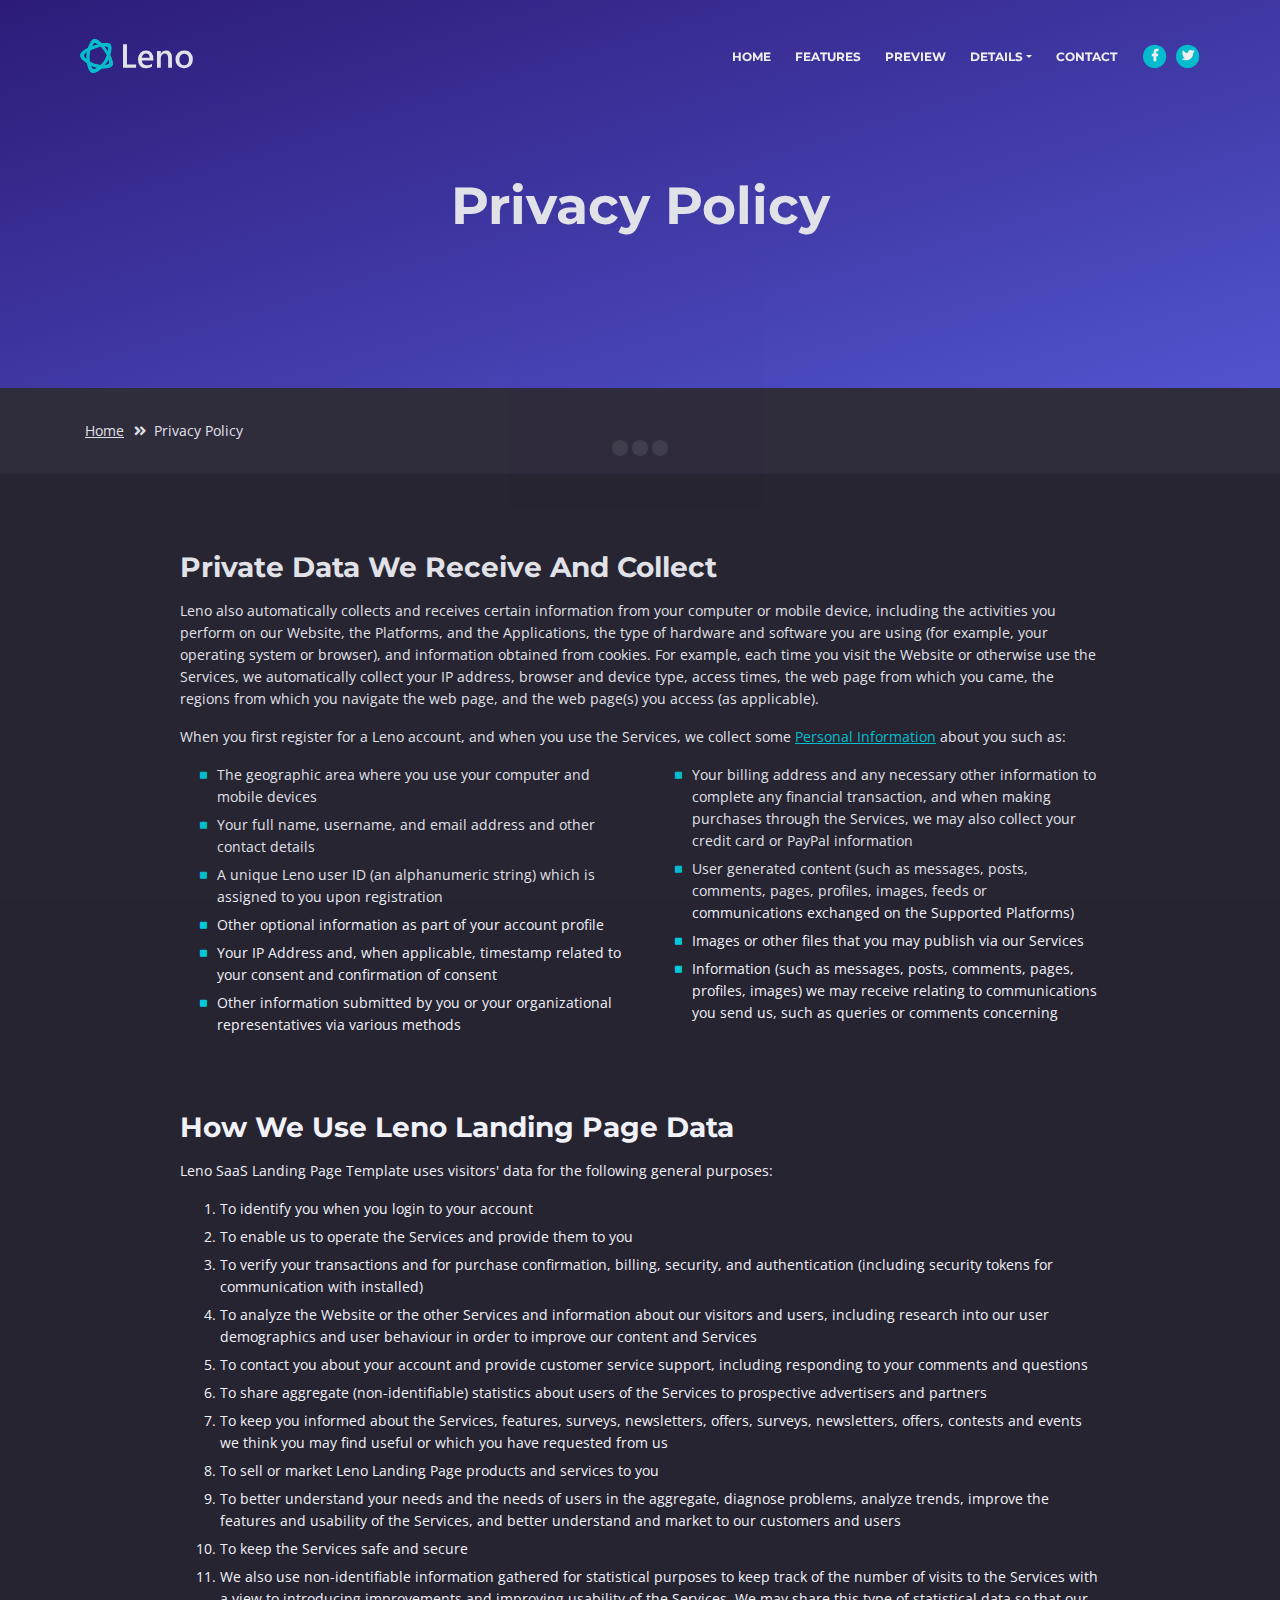
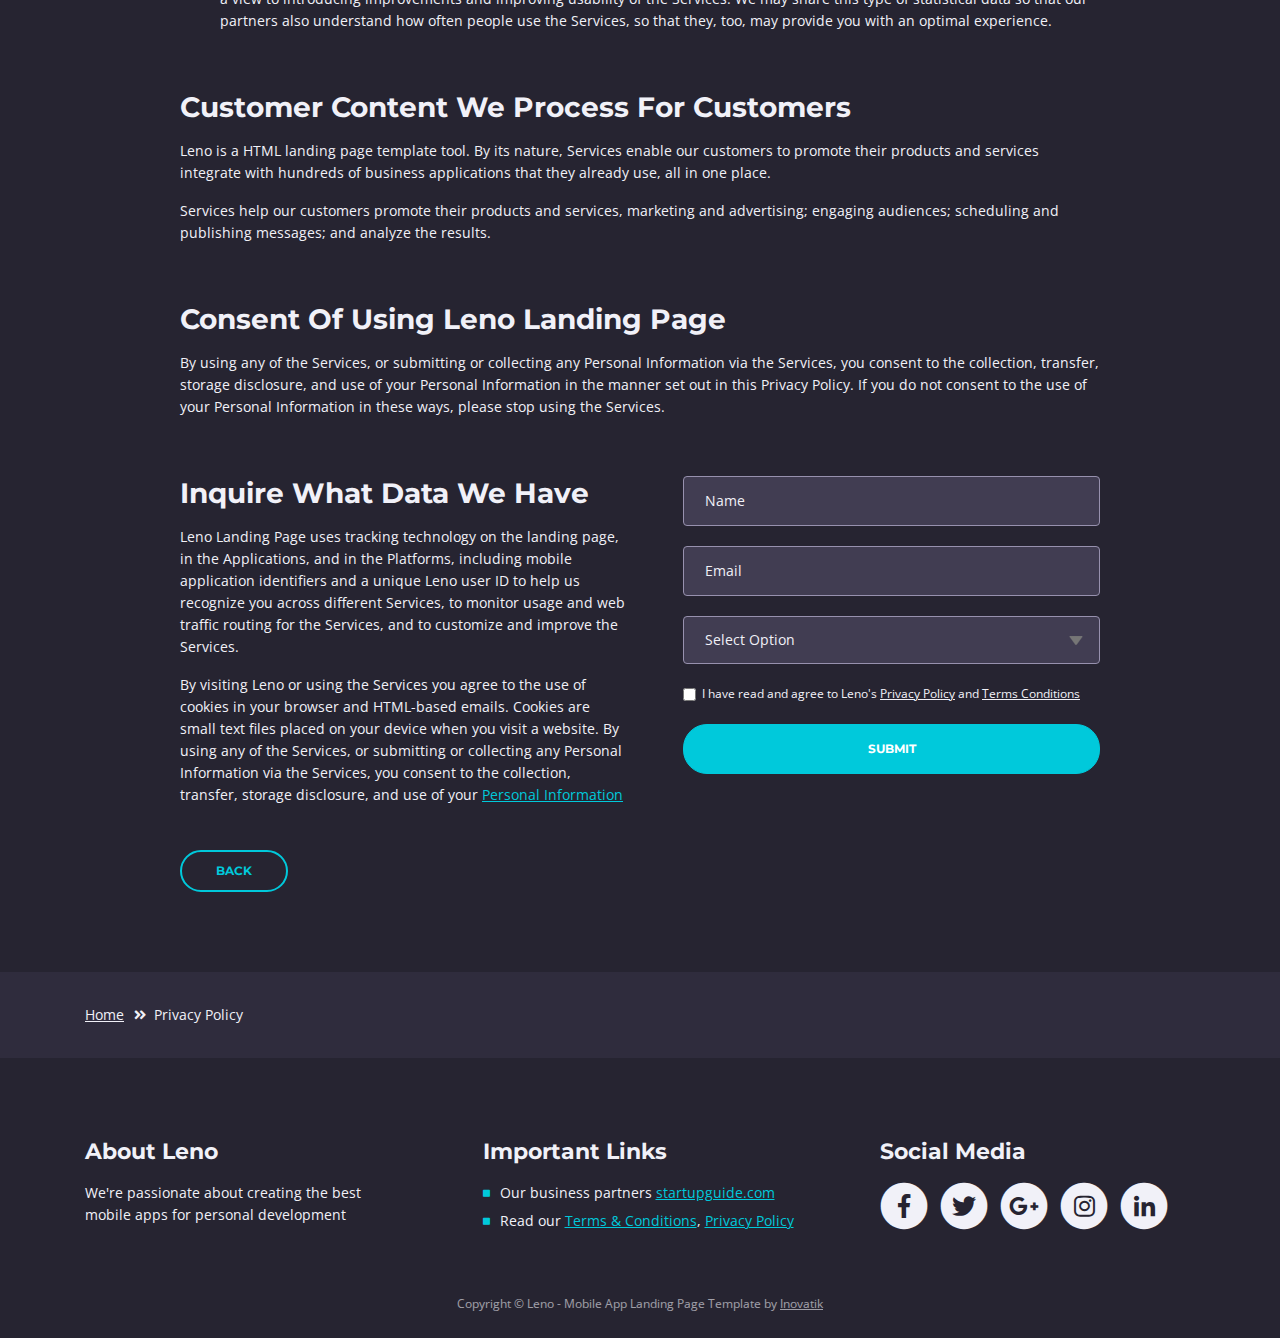
==== privacy-policy.html @ adca1582 "commit" ====
<!DOCTYPE html>
<html lang="en">
<head>
    <meta charset="utf-8">
    <meta name="viewport" content="width=device-width, initial-scale=1, shrink-to-fit=no">
    
    <!-- SEO Meta Tags -->
    <meta name="description" content="Free mobile app HTML landing page template to help you build a great online presence for your app which will convert visitors into users">
    <meta name="author" content="Inovatik">

    <!-- OG Meta Tags to improve the way the post looks when you share the page on LinkedIn, Facebook, Google+ -->
	<meta property="og:site_name" content="" /> <!-- website name -->
	<meta property="og:site" content="" /> <!-- website link -->
	<meta property="og:title" content=""/> <!-- title shown in the actual shared post -->
	<meta property="og:description" content="" /> <!-- description shown in the actual shared post -->
	<meta property="og:image" content="" /> <!-- image link, make sure it's jpg -->
	<meta property="og:url" content="" /> <!-- where do you want your post to link to -->
	<meta property="og:type" content="article" />

    <!-- Website Title -->
    <title>Privacy Policy - Leno - Free Mobile App Landing Page Template</title>
    
    <!-- Styles -->
    <link href="https://fonts.googleapis.com/css?family=Open+Sans:300,300i,400,400i,600,600i,700,700i" rel="stylesheet">
    <link href="https://fonts.googleapis.com/css?family=Montserrat:600,700" rel="stylesheet">
    <link href="css/bootstrap.css" rel="stylesheet">
    <link href="css/fontawesome-all.css" rel="stylesheet">
    <link href="css/swiper.css" rel="stylesheet">
	<link href="css/magnific-popup.css" rel="stylesheet">
    <link href="css/styles.css" rel="stylesheet">
	
	<!-- Favicon  -->
    <link rel="icon" href="images/favicon.png">
</head>
<body data-spy="scroll" data-target=".fixed-top">
    
    <!-- Preloader -->
	<div class="spinner-wrapper">
        <div class="spinner">
            <div class="bounce1"></div>
            <div class="bounce2"></div>
            <div class="bounce3"></div>
        </div>
    </div>
    <!-- end of preloader -->
    

    <!-- Navbar -->
    <nav class="navbar navbar-expand-md navbar-dark navbar-custom fixed-top">
        <!-- Text Logo - Use this if you don't have a graphic logo -->
        <!-- <a class="navbar-brand logo-text page-scroll" href="index.html">Leno</a> -->

        <!-- Image Logo -->
        <a class="navbar-brand logo-image" href="index.html"><img src="images/logo.svg" alt="alternative"></a> 
        
        <!-- Mobile Menu Toggle Button -->
        <button class="navbar-toggler" type="button" data-toggle="collapse" data-target="#navbarsExampleDefault" aria-controls="navbarsExampleDefault" aria-expanded="false" aria-label="Toggle navigation">
            <span class="navbar-toggler-awesome fas fa-bars"></span>
            <span class="navbar-toggler-awesome fas fa-times"></span>
        </button>
        <!-- end of mobile menu toggle button -->

        <div class="collapse navbar-collapse" id="navbarsExampleDefault">
            <ul class="navbar-nav ml-auto">
                <li class="nav-item">
                    <a class="nav-link page-scroll" href="index.html#header">HOME <span class="sr-only">(current)</span></a>
                </li>
                <li class="nav-item">
                    <a class="nav-link page-scroll" href="index.html#features">FEATURES</a>
                </li>
                <li class="nav-item">
                    <a class="nav-link page-scroll" href="index.html#preview">PREVIEW</a>
                </li>

                <!-- Dropdown Menu -->          
                <li class="nav-item dropdown">
                    <a class="nav-link dropdown-toggle page-scroll" href="index.html#details" id="navbarDropdown" role="button" aria-haspopup="true" aria-expanded="false">DETAILS</a>
                    <div class="dropdown-menu" aria-labelledby="navbarDropdown">
                        <a class="dropdown-item" href="terms-conditions.html"><span class="item-text">TERMS CONDITIONS</span></a>
                        <div class="dropdown-items-divide-hr"></div>
                        <a class="dropdown-item" href="privacy-policy.html"><span class="item-text">PRIVACY POLICY</span></a>
                    </div>
                </li>
                <!-- end of dropdown menu -->

                <li class="nav-item">
                    <a class="nav-link page-scroll" href="index.html#contact">CONTACT</a>
                </li>
            </ul>
            <span class="nav-item social-icons">
                <span class="fa-stack">
                    <a href="#your-link">
                        <i class="fas fa-circle fa-stack-2x"></i>
                        <i class="fab fa-facebook-f fa-stack-1x"></i>
                    </a>
                </span>
                <span class="fa-stack">
                    <a href="#your-link">
                        <i class="fas fa-circle fa-stack-2x"></i>
                        <i class="fab fa-twitter fa-stack-1x"></i>
                    </a>
                </span>
            </span>
        </div>
    </nav> <!-- end of navbar -->
    <!-- end of navbar -->


    <!-- Header -->
    <header id="header" class="ex-header">
        <div class="container">
            <div class="row">
                <div class="col-md-12">
                    <h1>Privacy Policy</h1>
                </div> <!-- end of col -->
            </div> <!-- end of row -->
        </div> <!-- end of container -->
    </header> <!-- end of ex-header -->
    <!-- end of header -->


    <!-- Breadcrumbs -->
    <div class="ex-basic-1">
        <div class="container">
            <div class="row">
                <div class="col-lg-12">
                    <div class="breadcrumbs">
                        <a href="index.html">Home</a><i class="fa fa-angle-double-right"></i><span>Privacy Policy</span>
                    </div> <!-- end of breadcrumbs -->
                </div> <!-- end of col -->
            </div> <!-- end of row -->
        </div> <!-- end of container -->
    </div> <!-- end of ex-basic-1 -->
    <!-- end of breadcrumbs -->


    <!-- Privacy Content -->
    <div class="ex-basic-2">
        <div class="container">
            <div class="row">
                <div class="col-lg-10 offset-lg-1">
                    <div class="text-container">
                        <h3>Private Data We Receive And Collect</h3>
                        <p>Leno also automatically collects and receives certain information from your computer or mobile device, including the activities you perform on our Website, the Platforms, and the Applications, the type of hardware and software you are using (for example, your operating system or browser), and information obtained from cookies. For example, each time you visit the Website or otherwise use the Services, we automatically collect your IP address, browser and device type, access times, the web page from which you came, the regions from which you navigate the web page, and the web page(s) you access (as applicable).</p>
                        <p>When you first register for a Leno account, and when you use the Services, we collect some <a class="turquoise" href="#your-link">Personal Information</a> about you such as:</p>
                        <div class="row">
                            <div class="col-md-6">
                                <ul class="list-unstyled li-space-lg indent">
                                    <li class="media">
                                        <i class="fas fa-square"></i>
                                        <div class="media-body">The geographic area where you use your computer and mobile devices</div>
                                    </li>
                                    <li class="media">
                                        <i class="fas fa-square"></i>
                                        <div class="media-body">Your full name, username, and email address and other contact details</div>
                                    </li>
                                    <li class="media">
                                        <i class="fas fa-square"></i>
                                        <div class="media-body">A unique Leno user ID (an alphanumeric string) which is assigned to you upon registration</div>
                                    </li>
                                    <li class="media">
                                        <i class="fas fa-square"></i>
                                        <div class="media-body">Other optional information as part of your account profile</div>
                                    </li>
                                    <li class="media">
                                        <i class="fas fa-square"></i>
                                        <div class="media-body">Your IP Address and, when applicable, timestamp related to your consent and confirmation of consent</div>
                                    </li>
                                    <li class="media">
                                        <i class="fas fa-square"></i>
                                        <div class="media-body">Other information submitted by you or your organizational representatives via various methods</div>
                                    </li>
                                </ul>
                            </div> <!-- end of col -->

                            <div class="col-md-6">
                                <ul class="list-unstyled li-space-lg indent">
                                    <li class="media">
                                        <i class="fas fa-square"></i>
                                        <div class="media-body">Your billing address and any necessary other information to complete any financial transaction, and when making purchases through the Services, we may also collect your credit card or PayPal information</div>
                                    </li>
                                    <li class="media">
                                        <i class="fas fa-square"></i>
                                        <div class="media-body">User generated content (such as messages, posts, comments, pages, profiles, images, feeds or communications exchanged on the Supported Platforms)</div>
                                    </li>
                                    <li class="media">
                                        <i class="fas fa-square"></i>
                                        <div class="media-body">Images or other files that you may publish via our Services</div>
                                    </li>
                                    <li class="media">
                                        <i class="fas fa-square"></i>
                                        <div class="media-body">Information (such as messages, posts, comments, pages, profiles, images) we may receive relating to communications you send us, such as queries or comments concerning</div>
                                    </li>
                                </ul>
                            </div> <!-- end of col -->
                        </div> <!-- end of row -->
                    </div> <!-- end of text-container-->
                    
                    <div class="text-container">
                        <h3>How We Use Leno Landing Page Data</h3>
                        <p>Leno SaaS Landing Page Template uses visitors' data for the following general purposes:</p>
                        <ol class="li-space-lg">
                            <li>To identify you when you login to your account</li>
                            <li>To enable us to operate the Services and provide them to you</li>
                            <li>To verify your transactions and for purchase confirmation, billing, security, and authentication (including security tokens for communication with installed)</li>
                            <li>To analyze the Website or the other Services and information about our visitors and users, including research into our user demographics and user behaviour in order to improve our content and Services</li>
                            <li>To contact you about your account and provide customer service support, including responding to your comments and questions</li>
                            <li>To share aggregate (non-identifiable) statistics about users of the Services to prospective advertisers and partners</li>
                            <li>To keep you informed about the Services, features, surveys, newsletters, offers, surveys, newsletters, offers, contests and events we think you may find useful or which you have requested from us</li>
                            <li>To sell or market Leno Landing Page products and services to you</li>
                            <li>To better understand your needs and the needs of users in the aggregate, diagnose problems, analyze trends, improve the features and usability of the Services, and better understand and market to our customers and users</li>
                            <li>To keep the Services safe and secure</li>
                            <li>We also use non-identifiable information gathered for statistical purposes to keep track of the number of visits to the Services with a view to introducing improvements and improving usability of the Services. We may share this type of statistical data so that our partners also understand how often people use the Services, so that they, too, may provide you with an optimal experience.</li>
                        </ol>
                    </div> <!-- end of text-container -->

                    <div class="text-container">
                        <h3>Customer Content We Process For Customers</h3>
                        <p>Leno is a HTML landing page template tool. By its nature, Services enable our customers to promote their products and services integrate with hundreds of business applications that they already use, all in one place.</p>
                        <p>Services help our customers promote their products and services, marketing and advertising; engaging audiences; scheduling and publishing messages; and analyze the results.</p>
                    </div> <!-- end of text container -->

                    <div class="text-container">
                        <h3>Consent Of Using Leno Landing Page</h3>
					    <p class="mb-5">By using any of the Services, or submitting or collecting any Personal Information via the Services, you consent to the collection, transfer, storage disclosure, and use of your Personal Information in the manner set out in this Privacy Policy. If you do not consent to the use of your Personal Information in these ways, please stop using the Services.</p>
                    </div> <!-- end of text-container -->
                                       
                    <div class="row">
                        <div class="col-md-6">
                            <div class="text-container last">
                                <h3>Inquire What Data We Have</h3>
                                <p>Leno Landing Page uses tracking technology on the landing page, in the Applications, and in the Platforms, including mobile application identifiers and a unique Leno user ID to help us recognize you across different Services, to monitor usage and web traffic routing for the Services, and to customize and improve the Services.</p>
                                <p> By visiting Leno or using the Services you agree to the use of cookies in your browser and HTML-based emails. Cookies are small text files placed on your device when you visit a website. By using any of the Services, or submitting or collecting any Personal Information via the Services, you consent to the collection, transfer, storage disclosure, and use of your <a class="turquoise" href="#your-link">Personal Information</a></p>
                            </div> <!-- end of text container -->
                        </div> <!-- end of col-->
                        <div class="col-md-6">

                            <!-- Privacy Form -->
                            <div class="form-container">
                                <form id="privacyForm" data-toggle="validator" data-focus="false">
                                    <div class="form-group">
                                        <input type="text" class="form-control-input" id="pname" required>
                                        <label class="label-control" for="pname">Name</label>
                                        <div class="help-block with-errors"></div>
                                    </div>
                                    <div class="form-group">
                                        <input type="email" class="form-control-input" id="pemail" required>
                                        <label class="label-control" for="pemail">Email</label>
                                        <div class="help-block with-errors"></div>
                                    </div>
                                    <div class="form-group">
                                        <select class="form-control-select" id="pselect" required>
                                            <option class="select-option" value="" disabled selected>Select Option</option>
                                            <option class="select-option" value="Delete data">Delete my data</option>
                                            <option class="select-option" value="Show me data">Show me my data</option>
                                        </select>
                                        <div class="help-block with-errors"></div>
                                    </div>
                                    <div class="form-group checkbox">
                                        <input type="checkbox" id="pterms" value="Agreed-to-Terms" required>I have read and agree to Leno's <a href="privacy-policy.html">Privacy Policy</a> and <a href="terms-conditions.html">Terms Conditions</a>
                                        <div class="help-block with-errors"></div>
                                    </div>
                                    <div class="form-group">
                                        <button type="submit" class="form-control-submit-button">SUBMIT</button>
                                    </div>
                                    <div class="form-message">
                                        <div id="pmsgSubmit" class="h3 text-center hidden"></div>
                                    </div>
                                </form>
                            </div> <!-- end of form container -->
                            <!-- end of privacy form -->

                        </div> <!-- end of col--> 
                    </div> <!-- end of row -->
                    <a class="btn-outline-reg back" href="index.html">BACK</a>
                </div> <!-- end of col-->
            </div> <!-- end of row -->
        </div> <!-- end of container -->
    </div> <!-- end of ex-basic-2 -->
    <!-- end of privacy content -->


    <!-- Breadcrumbs -->
    <div class="ex-basic-1">
        <div class="container">
            <div class="row">
                <div class="col-lg-12">
                    <div class="breadcrumbs">
                        <a href="index.html">Home</a><i class="fa fa-angle-double-right"></i><span>Privacy Policy</span>
                    </div> <!-- end of breadcrumbs -->
                </div> <!-- end of col -->
            </div> <!-- end of row -->
        </div> <!-- end of container -->
    </div> <!-- end of ex-basic-1 -->
    <!-- end of breadcrumbs -->

    
    <!-- Footer -->
    <div class="footer">
        <div class="container">
            <div class="row">
                <div class="col-md-4">
                    <div class="footer-col">
                        <h4>About Leno</h4>
                        <p>We're passionate about creating the best mobile apps for personal development</p>
                    </div>
                </div> <!-- end of col -->
                <div class="col-md-4">
                    <div class="footer-col middle">
                        <h4>Important Links</h4>
                        <ul class="list-unstyled li-space-lg">
                            <li class="media">
                                <i class="fas fa-square"></i>
                                <div class="media-body">Our business partners <a class="turquoise" href="#your-link">startupguide.com</a></div>
                            </li>
                            <li class="media">
                                <i class="fas fa-square"></i>
                                <div class="media-body">Read our <a class="turquoise" href="terms-conditions.html">Terms & Conditions</a>, <a class="turquoise" href="privacy-policy.html">Privacy Policy</a></div>
                            </li>
                        </ul>
                    </div>
                </div> <!-- end of col -->
                <div class="col-md-4">
                    <div class="footer-col last">
                        <h4>Social Media</h4>
                        <span class="fa-stack">
                            <a href="#your-link">
                                <i class="fas fa-circle fa-stack-2x"></i>
                                <i class="fab fa-facebook-f fa-stack-1x"></i>
                            </a>
                        </span>
                        <span class="fa-stack">
                            <a href="#your-link">
                                <i class="fas fa-circle fa-stack-2x"></i>
                                <i class="fab fa-twitter fa-stack-1x"></i>
                            </a>
                        </span>
                        <span class="fa-stack">
                            <a href="#your-link">
                                <i class="fas fa-circle fa-stack-2x"></i>
                                <i class="fab fa-google-plus-g fa-stack-1x"></i>
                            </a>
                        </span>
                        <span class="fa-stack">
                            <a href="#your-link">
                                <i class="fas fa-circle fa-stack-2x"></i>
                                <i class="fab fa-instagram fa-stack-1x"></i>
                            </a>
                        </span>
                        <span class="fa-stack">
                            <a href="#your-link">
                                <i class="fas fa-circle fa-stack-2x"></i>
                                <i class="fab fa-linkedin-in fa-stack-1x"></i>
                            </a>
                        </span>
                    </div> 
                </div> <!-- end of col -->
            </div> <!-- end of row -->
        </div> <!-- end of container -->
    </div> <!-- end of footer -->  
    <!-- end of footer -->


    <!-- Copyright -->
    <div class="copyright">
        <div class="container">
            <div class="row">
                <div class="col-lg-12">
                    <p class="p-small">Copyright © Leno - Mobile App Landing Page Template by <a href="http://www.inovatik.com">Inovatik</a></p>
                </div> <!-- end of col -->
            </div> <!-- enf of row -->
        </div> <!-- end of container -->
    </div> <!-- end of copyright --> 
    <!-- end of copyright -->

	
    <!-- Scripts -->
    <script src="js/jquery.min.js"></script> <!-- jQuery for Bootstrap's JavaScript plugins -->
    <script src="js/popper.min.js"></script> <!-- Popper tooltip library for Bootstrap -->
    <script src="js/bootstrap.min.js"></script> <!-- Bootstrap framework -->
    <script src="js/jquery.easing.min.js"></script> <!-- jQuery Easing for smooth scrolling between anchors -->
    <script src="js/swiper.min.js"></script> <!-- Swiper for image and text sliders -->
    <script src="js/jquery.magnific-popup.js"></script> <!-- Magnific Popup for lightboxes -->
    <script src="js/morphext.min.js"></script> <!-- Morphtext rotating text in the header -->
    <script src="js/validator.min.js"></script> <!-- Validator.js - Bootstrap plugin that validates forms -->
    <script src="js/scripts.js"></script> <!-- Custom scripts -->
    
</body>
</html>
---- css/styles.css ----
/* Template: Juno - Multipurpose Landing Page Pack
   Author: InovatikThemes
   Created: Mar 2019
   Description: Master CSS file
*/

/*****************************************
Table Of Contents:

01. General Styles
02. Preloader
03. Navigation
04. Header
05. Features
******************************************/

/*****************************************
Colors:

- Text, navbar links - white #f1f1f8
- Buttons, bullets, icons - turquoise #00c9db
- Navbar - navy #4633af
- Backgrounds - dark denim #262431
- Backgrounds - denim #2f2c3d
******************************************/


/******************************/
/*     01. General Styles     */
/******************************/
body,
html {
    width: 100%;
	height: 100%;
}

body, p {
	color: #f1f1f8; 
	font: 400 0.875rem/1.375rem "Open Sans", sans-serif;
}

.p-large {
	color: #f1f1f8;
	font: 400 1rem/1.5rem "Open Sans", sans-serif;
}

.p-small {
	color: #f1f1f8;
	font: 400 0.75rem/1.25rem "Open Sans", sans-serif;
}

.p-heading {
	margin-bottom: 3.75rem;
	text-align: center;
}

.li-space-lg li {
	margin-bottom: 0.375rem;
}

.indent {
	padding-left: 1.25rem;
}

h1 {
	color: #f1f1f8;
	font: 700 2.5rem/2.875rem "Montserrat", sans-serif;
}

h2 {
	color: #f1f1f8;
	font: 700 2.25rem/2.75rem "Montserrat", sans-serif;
}

h3 {
	color: #f1f1f8;
	font: 700 1.75rem/2.125rem "Montserrat", sans-serif;
}

h4 {
	color: #f1f1f8;
	font: 700 1.375rem/1.75rem "Montserrat", sans-serif;
}

h5 {
	color: #f1f1f8;
	font: 700 1.125rem/1.625rem "Montserrat", sans-serif;
}

h6 {
	color: #f1f1f8;
	font: 700 1rem/1.5rem "Montserrat", sans-serif;
}

a {
	color: #f1f1f8;
	text-decoration: underline;
}

a:hover {
	color: #f1f1f8;
	text-decoration: underline;
}

a.turquoise {
	color: #00c9db;
}

a.white {
	color: #fff;
}

.testimonial-text {
	font: italic 400 1rem/1.5rem "Open Sans", sans-serif;
}

.testimonial-author {
	font: 700 1rem/1.5rem "Montserrat", sans-serif;
}

.btn-solid-reg {
	display: inline-block;
	padding: 1.1875rem 2.125rem 1.1875rem 2.125rem;
	border: 0.125rem solid #00c9db;
	border-radius: 2rem;
	background-color: #00c9db;
	color: #fff;
	font: 700 0.75rem/0 "Montserrat", sans-serif;
	text-decoration: none;
	transition: all 0.2s;
}

.btn-solid-reg:hover {
	background-color: transparent;
	color: #00c9db;
	text-decoration: none;
}

.btn-solid-lg {
	display: inline-block;
	padding: 1.375rem 2.625rem 1.375rem 2.625rem;
	border: 0.125rem solid #00c9db;
	border-radius: 2rem;
	background-color: #00c9db;
	color: #fff;
	font: 700 0.75rem/0 "Montserrat", sans-serif;
	text-decoration: none;
	transition: all 0.2s;
}

.btn-solid-lg:hover {
	background-color: transparent;
	color: #00c9db;
	text-decoration: none;
}

.btn-solid-lg .fab {
	margin-right: 0.5rem;
	font-size: 1.25rem;
	line-height: 0;
	vertical-align: top;
}

.btn-solid-lg .fab.fa-google-play {
	font-size: 1rem;
}

.btn-outline-reg {
	display: inline-block;
	padding: 1.1875rem 2.125rem 1.1875rem 2.125rem;
	border: 0.125rem solid #00c9db;
	border-radius: 2rem;
	background-color: transparent;
	color: #00c9db;
	font: 700 0.75rem/0 "Montserrat", sans-serif;
	text-decoration: none;
	transition: all 0.2s;
}

.btn-outline-reg:hover {
	background-color: #00c9db;
	color: #fff;
	text-decoration: none;
}

.btn-outline-lg {
	display: inline-block;
	padding: 1.375rem 2.625rem 1.375rem 2.625rem;
	border: 0.125rem solid #00c9db;
	border-radius: 2rem;
	background-color: transparent;
	color: #00c9db;
	font: 700 0.75rem/0 "Montserrat", sans-serif;
	text-decoration: none;
	transition: all 0.2s;
}

.btn-outline-lg:hover {
	background-color: #00c9db;
	color: #fff;
	text-decoration: none;
}

.btn-outline-sm {
	display: inline-block;
	padding: 1rem 1.625rem 0.875rem 1.625rem;
	border: 0.125rem solid #00c9db;
	border-radius: 2rem;
	background-color: transparent;
	color: #00c9db;
	font: 700 0.625rem/0 "Montserrat", sans-serif;
	text-decoration: none;
	transition: all 0.2s;
}

.btn-outline-sm:hover {
	background-color: #00c9db;
	color: #fff;
	text-decoration: none;
}

.form-group {
	position: relative;
	margin-bottom: 1.25rem;
}

.form-group.has-error.has-danger {
	margin-bottom: 0.625rem;
}

.form-group.has-error.has-danger .help-block.with-errors ul {
	margin-top: 0.375rem;
}

.label-control {
	position: absolute;
	top: 0.87rem;
	left: 1.375rem;
	color: #f1f1f8;
	opacity: 1;
	font: 400 0.875rem/1.375rem "Open Sans", sans-serif;
	cursor: text;
	transition: all 0.2s ease;
}

/* IE10+ hack to solve lower label text position compared to the rest of the browsers */
@media screen and (-ms-high-contrast: active), screen and (-ms-high-contrast: none) {  
	.label-control {
		top: 0.9375rem;
	}
}

.form-control-input:focus + .label-control,
.form-control-input.notEmpty + .label-control,
.form-control-textarea:focus + .label-control,
.form-control-textarea.notEmpty + .label-control {
	top: 0.125rem;
	opacity: 1;
	font-size: 0.75rem;
	font-weight: 700;
}

.form-control-input,
.form-control-select {
	display: block; /* needed for proper display of the label in Firefox, IE, Edge */
	width: 100%;
	padding-top: 1.0625rem;
	padding-bottom: 0.0625rem;
	padding-left: 1.3125rem;
	border: 1px solid #9791ae;
	border-radius: 0.25rem;
	background-color: #413d52;
	color: #f1f1f8;
	font: 400 0.875rem/1.875rem "Open Sans", sans-serif;
	transition: all 0.2s;
	-webkit-appearance: none; /* removes inner shadow on form inputs on ios safari */
}

.form-control-select {
	padding-top: 0.5rem;
	padding-bottom: 0.5rem;
	height: 3rem;
}

/* IE10+ hack to solve lower label text position compared to the rest of the browsers */
@media screen and (-ms-high-contrast: active), screen and (-ms-high-contrast: none) {  
	.form-control-input {
		padding-top: 1.25rem;
		padding-bottom: 0.75rem;
		line-height: 1.75rem;
	}

	.form-control-select {
		padding-top: 0.875rem;
		padding-bottom: 0.75rem;
		height: 3.125rem;
		line-height: 2.125rem;
	}
}

select {
    /* you should keep these first rules in place to maintain cross-browser behavior */
    -webkit-appearance: none;
	-moz-appearance: none;
	-ms-appearance: none;
    -o-appearance: none;
    appearance: none;
    background-image: url('../images/down-arrow.png');
    background-position: 96% 50%;
    background-repeat: no-repeat;
    outline: none;
}

select::-ms-expand {
    display: none; /* removes the ugly default down arrow on select form field in IE11 */
}

.form-control-textarea {
	display: block; /* used to eliminate a bottom gap difference between Chrome and IE/FF */
	width: 100%;
	height: 8rem; /* used instead of html rows to normalize height between Chrome and IE/FF */
	padding-top: 1.25rem;
	padding-left: 1.3125rem;
	border: 1px solid #9791ae;
	border-radius: 0.25rem;
	background-color: #413d52;
	color: #f1f1f8;
	font: 400 0.875rem/1.75rem "Open Sans", sans-serif;
	transition: all 0.2s;
}

.form-control-input:focus,
.form-control-select:focus,
.form-control-textarea:focus {
	border: 1px solid #f1f1f8;
	outline: none; /* Removes blue border on focus */
}

.form-control-input:hover,
.form-control-select:hover,
.form-control-textarea:hover {
	border: 1px solid #f1f1f8;
}

.checkbox {
	font: 400 0.75rem/1.25rem "Open Sans", sans-serif;
}

input[type='checkbox'] {
	vertical-align: -15%;
	margin-right: 0.375rem;
}

/* IE10+ hack to raise checkbox field position compared to the rest of the browsers */
@media screen and (-ms-high-contrast: active), screen and (-ms-high-contrast: none) {  
	input[type='checkbox'] {
		vertical-align: -9%;
	}
}

.form-control-submit-button {
	display: inline-block;
	width: 100%;
	height: 3.125rem;
	border: 1px solid #00c9db;
	border-radius: 1.5rem;
	background-color: #00c9db;
	color: #fff;
	font: 700 0.75rem/1.75rem "Montserrat", sans-serif;
	cursor: pointer;
	transition: all 0.2s;
}

.form-control-submit-button:hover {
	background-color: transparent;
	color: #00c9db;
}

/* Form Success And Error Message Formatting */
#cmsgSubmit.h3.text-center.tada.animated,
#pmsgSubmit.h3.text-center.tada.animated,
#cmsgSubmit.h3.text-center,
#pmsgSubmit.h3.text-center {
	display: block;
	margin-bottom: 0;
	color: #f1f1f8;
	font: 400 1.125rem/1rem "Open Sans", sans-serif;
}

.help-block.with-errors .list-unstyled {
	color: #f1f1f8;
	font-size: 0.75rem;
	line-height: 1.125rem;
	text-align: left;
}

.help-block.with-errors ul {
	margin-bottom: 0;
}
/* end of form success and error message formatting */

/* Form Success And Error Message Animation - Animate.css */
@-webkit-keyframes tada {
	from {
		-webkit-transform: scale3d(1, 1, 1);
		-ms-transform: scale3d(1, 1, 1);
		transform: scale3d(1, 1, 1);
	}
	10%, 20% {
		-webkit-transform: scale3d(.9, .9, .9) rotate3d(0, 0, 1, -3deg);
		-ms-transform: scale3d(.9, .9, .9) rotate3d(0, 0, 1, -3deg);
		transform: scale3d(.9, .9, .9) rotate3d(0, 0, 1, -3deg);
	}
	30%, 50%, 70%, 90% {
		-webkit-transform: scale3d(1.1, 1.1, 1.1) rotate3d(0, 0, 1, 3deg);
		-ms-transform: scale3d(1.1, 1.1, 1.1) rotate3d(0, 0, 1, 3deg);
		transform: scale3d(1.1, 1.1, 1.1) rotate3d(0, 0, 1, 3deg);
	}
	40%, 60%, 80% {
		-webkit-transform: scale3d(1.1, 1.1, 1.1) rotate3d(0, 0, 1, -3deg);
		-ms-transform: scale3d(1.1, 1.1, 1.1) rotate3d(0, 0, 1, -3deg);
		transform: scale3d(1.1, 1.1, 1.1) rotate3d(0, 0, 1, -3deg);
	}
	to {
		-webkit-transform: scale3d(1, 1, 1);
		-ms-transform: scale3d(1, 1, 1);
		transform: scale3d(1, 1, 1);
	}
}

@keyframes tada {
	from {
		-webkit-transform: scale3d(1, 1, 1);
		-ms-transform: scale3d(1, 1, 1);
		transform: scale3d(1, 1, 1);
	}
	10%, 20% {
		-webkit-transform: scale3d(.9, .9, .9) rotate3d(0, 0, 1, -3deg);
		-ms-transform: scale3d(.9, .9, .9) rotate3d(0, 0, 1, -3deg);
		transform: scale3d(.9, .9, .9) rotate3d(0, 0, 1, -3deg);
	}
	30%, 50%, 70%, 90% {
		-webkit-transform: scale3d(1.1, 1.1, 1.1) rotate3d(0, 0, 1, 3deg);
		-ms-transform: scale3d(1.1, 1.1, 1.1) rotate3d(0, 0, 1, 3deg);
		transform: scale3d(1.1, 1.1, 1.1) rotate3d(0, 0, 1, 3deg);
	}
	40%, 60%, 80% {
		-webkit-transform: scale3d(1.1, 1.1, 1.1) rotate3d(0, 0, 1, -3deg);
		-ms-transform: scale3d(1.1, 1.1, 1.1) rotate3d(0, 0, 1, -3deg);
		transform: scale3d(1.1, 1.1, 1.1) rotate3d(0, 0, 1, -3deg);
	}
	to {
		-webkit-transform: scale3d(1, 1, 1);
		-ms-transform: scale3d(1, 1, 1);
		transform: scale3d(1, 1, 1);
	}
}

.tada {
	-webkit-animation-name: tada;
	animation-name: tada;
}

.animated {
	-webkit-animation-duration: 1s;
	animation-duration: 1s;
	-webkit-animation-fill-mode: both;
	animation-fill-mode: both;
}
/* end of form success and error message animation - Animate.css */

/* Fade-move Animation For Lightbox - Magnific Popup */
/* at start */
.my-mfp-slide-bottom .zoom-anim-dialog {
	opacity: 0;
	transition: all 0.2s ease-out;
	-webkit-transform: translateY(-1.25rem) perspective(37.5rem) rotateX(10deg);
	-ms-transform: translateY(-1.25rem) perspective(37.5rem) rotateX(10deg);
	transform: translateY(-1.25rem) perspective(37.5rem) rotateX(10deg);
}

/* animate in */
.my-mfp-slide-bottom.mfp-ready .zoom-anim-dialog {
	opacity: 1;
	-webkit-transform: translateY(0) perspective(37.5rem) rotateX(0); 
	-ms-transform: translateY(0) perspective(37.5rem) rotateX(0); 
	transform: translateY(0) perspective(37.5rem) rotateX(0); 
}

/* animate out */
.my-mfp-slide-bottom.mfp-removing .zoom-anim-dialog {
	opacity: 0;
	-webkit-transform: translateY(-0.625rem) perspective(37.5rem) rotateX(10deg); 
	-ms-transform: translateY(-0.625rem) perspective(37.5rem) rotateX(10deg); 
	transform: translateY(-0.625rem) perspective(37.5rem) rotateX(10deg); 
}

/* dark overlay, start state */
.my-mfp-slide-bottom.mfp-bg {
	opacity: 0;
	transition: opacity 0.2s ease-out;
}

/* animate in */
.my-mfp-slide-bottom.mfp-ready.mfp-bg {
	opacity: 0.8;
}
/* animate out */
.my-mfp-slide-bottom.mfp-removing.mfp-bg {
	opacity: 0;
}
/* end of fade-move animation for lightbox - magnific popup */

/* Fade Animation For Image Slider - Magnific Popup */
@-webkit-keyframes fadeIn {
	from {
		opacity: 0;
	}
	to {
		opacity: 1;
	}
}

@keyframes fadeIn {
	from {
		opacity: 0;
	}
	to {
		opacity: 1;
	}
}

.fadeIn {
	-webkit-animation: fadeIn 0.6s;
	animation: fadeIn 0.6s;
}

@-webkit-keyframes fadeOut {
	from {
		opacity: 1;
	}
	to {
		opacity: 0;
	}
}

@keyframes fadeOut {
	from {
		opacity: 1;
	}
	to {
		opacity: 0;
	}
}

.fadeOut {
	-webkit-animation: fadeOut 0.8s;
	animation: fadeOut 0.8s;
}
/* end of fade animation for image slider - magnific popup */


/*************************/
/*     02. Preloader     */
/*************************/
.spinner-wrapper {
	position: fixed;
	z-index: 999999;
	top: 0;
	right: 0;
	bottom: 0;
	left: 0;
	background: #2f2c3d;
}

.spinner {
	position: absolute;
	top: 50%; /* centers the loading animation vertically one the screen */
	left: 50%; /* centers the loading animation horizontally one the screen */
	width: 3.75rem;
	height: 1.25rem;
	margin: -0.625rem 0 0 -1.875rem; /* is width and height divided by two */ 
	text-align: center;
}

.spinner > div {
	display: inline-block;
	width: 1rem;
	height: 1rem;
	border-radius: 100%;
	background-color: #fff;
	-webkit-animation: sk-bouncedelay 1.4s infinite ease-in-out both;
	animation: sk-bouncedelay 1.4s infinite ease-in-out both;
}

.spinner .bounce1 {
	-webkit-animation-delay: -0.32s;
	animation-delay: -0.32s;
}

.spinner .bounce2 {
	-webkit-animation-delay: -0.16s;
	animation-delay: -0.16s;
}

@-webkit-keyframes sk-bouncedelay {
	0%, 80%, 100% { -webkit-transform: scale(0); }
	40% { -webkit-transform: scale(1.0); }
}

@keyframes sk-bouncedelay {
	0%, 80%, 100% { 
		-webkit-transform: scale(0);
		-ms-transform: scale(0);
		transform: scale(0);
	} 40% { 
		-webkit-transform: scale(1.0);
		-ms-transform: scale(1.0);
		transform: scale(1.0);
	}
}


/**************************/
/*     03. Navigation     */
/**************************/
.navbar-custom {
	background-color: #4633af;
	box-shadow: 0 0.0625rem 0.375rem 0 rgba(0, 0, 0, 0.1);
	font: 700 0.75rem/2rem "Montserrat", sans-serif;
	transition: all 0.2s;
}

.navbar-custom .navbar-brand.logo-image img {
    width: 113px;
	height: 34px;
	margin-bottom: 1px;
	-webkit-backface-visibility: hidden;
}

.navbar-custom .navbar-brand.logo-text {
	font: 700 2.375rem/1.5rem "Montserrat", sans-serif;
	color: #fff;
	letter-spacing: -0.5px;
	text-decoration: none;
}

.navbar-custom .navbar-nav {
	margin-top: 0.75rem;
}

.navbar-custom .nav-item .nav-link {
	padding: 0 0.75rem 0 0.75rem;
	color: #fff;
	text-decoration: none;
	transition: all 0.2s ease;
}

.navbar-custom .nav-item .nav-link:hover,
.navbar-custom .nav-item .nav-link.active {
	color: #00c9db;
}

/* Dropdown Menu */
.navbar-custom .dropdown:hover > .dropdown-menu {
	display: block; /* this makes the dropdown menu stay open while hovering it */
	min-width: auto;
	animation: fadeDropdown 0.2s; /* required for the fade animation */
}

@keyframes fadeDropdown {
    0% {
        opacity: 0;
    }

    100% {
        opacity: 1;
    }
}

.navbar-custom .dropdown-toggle:focus { /* removes dropdown outline on focus  */
	outline: 0;
}

.navbar-custom .dropdown-menu {
	margin-top: 0;
	border: none;
	border-radius: 0.25rem;
	background-color: #4633af;
}

.navbar-custom .dropdown-item {
	color: #fff;
	text-decoration: none;
}

.navbar-custom .dropdown-item:hover {
	background-color: #4633af;
}

.navbar-custom .dropdown-item .item-text {
	font: 700 0.75rem/1.5rem "Montserrat", sans-serif;
}

.navbar-custom .dropdown-item:hover .item-text {
	color: #00c9db;
}

.navbar-custom .dropdown-items-divide-hr {
	width: 100%;
	height: 1px;
	margin: 0.25rem auto 0.25rem auto;
	border: none;
	background-color: #b5bcc4;
	opacity: 0.2;
}
/* end of dropdown menu */

.navbar-custom .social-icons {
	display: none;
}

.navbar-custom .navbar-toggler {
	border: none;
	color: #fff;
	font-size: 2rem;
}

.navbar-custom button[aria-expanded='false'] .navbar-toggler-awesome.fas.fa-times{
	display: none;
}

.navbar-custom button[aria-expanded='false'] .navbar-toggler-awesome.fas.fa-bars{
	display: inline-block;
}

.navbar-custom button[aria-expanded='true'] .navbar-toggler-awesome.fas.fa-bars{
	display: none;
}

.navbar-custom button[aria-expanded='true'] .navbar-toggler-awesome.fas.fa-times{
	display: inline-block;
	margin-right: 0.125rem;
}


/*********************/
/*    04. Header     */
/*********************/
.header {
	background: linear-gradient(to bottom right, rgba(72, 72, 212, 0), rgba(241, 104, 104, 0)), url('../images/header-background.jpg') center center no-repeat;
	background-size: cover;
}

.header .header-content {
	padding-top: 8.5rem;
	padding-bottom: 7rem;
	text-align: center;
}

.header .text-container {
	margin-bottom: 3rem;
}

.header h1 {
	margin-bottom: 1rem;
}

.header #js-rotating {
	color: #40e0ee;
}

.header .p-large {
	margin-bottom: 2rem;
}

.header .btn-solid-lg {
	margin-right: 0.5rem;
	margin-bottom: 1.25rem;
}


/****************************/
/*     05. Testimonials     */
/****************************/
.slider-1 {
	padding-top: 6.875rem;
	padding-bottom: 6.375rem;
	background-color: #262431;
}

.slider-1 .slider-container {
	position: relative;
}

.slider-1 .swiper-container {
	position: static;
	width: 90%;
	text-align: center;
}

.slider-1 .swiper-button-prev:focus,
.slider-1 .swiper-button-next:focus {
	/* even if you can't see it chrome you can see it on mobile device */
	outline: none;
}

.slider-1 .swiper-button-prev {
	left: -0.5rem;
	background-image: url("data:image/svg+xml;charset=utf-8,%3Csvg%20xmlns%3D'http%3A%2F%2Fwww.w3.org%2F2000%2Fsvg'%20viewBox%3D'0%200%2028%2044'%3E%3Cpath%20d%3D'M0%2C22L22%2C0l2.1%2C2.1L4.2%2C22l19.9%2C19.9L22%2C44L0%2C22L0%2C22L0%2C22z'%20fill%3D'%23f1f1f8'%2F%3E%3C%2Fsvg%3E");
	background-size: 1.125rem 1.75rem;
}

.slider-1 .swiper-button-next {
	right: -0.5rem;
	background-image: url("data:image/svg+xml;charset=utf-8,%3Csvg%20xmlns%3D'http%3A%2F%2Fwww.w3.org%2F2000%2Fsvg'%20viewBox%3D'0%200%2028%2044'%3E%3Cpath%20d%3D'M27%2C22L27%2C22L5%2C44l-2.1-2.1L22.8%2C22L2.9%2C2.1L5%2C0L27%2C22L27%2C22z'%20fill%3D'%23f1f1f8'%2F%3E%3C%2Fsvg%3E");
	background-size: 1.125rem 1.75rem;
}

.slider-1 .card {
	position: relative;
	border: none;
	background-color: transparent;
}

.slider-1 .card-image {
	width: 6rem;
	height: 6rem;
	margin-right: auto;
	margin-bottom: 0.25rem;
	margin-left: auto;
	border-radius: 50%;
}

.slider-1 .card-body {
	padding-bottom: 0;
}

.slider-1 .testimonial-author {
	margin-bottom: 0;
}


/************************/
/*     05. Features     */
/************************/
.tabs {
	padding-top: 6.5rem;
	padding-bottom: 4.25rem;
	background-color: #2f2c3d;
}

.tabs h2 {
	margin-bottom: 1.125rem;
	text-align: center;
}

.tabs .p-heading {
	margin-bottom: 3.125rem;
}

.tabs .nav-tabs {
	margin-right: auto;
	margin-bottom: 2.5rem;
	margin-left: auto;
	justify-content: center;
	border-bottom: none;
}

.tabs .nav-link {
	margin-bottom: 1rem;
	padding: 0.5rem 1.375rem 0.25rem 1.375rem;
	border: none;
	border-bottom: 0.1875rem solid #f1f1f8;
	border-radius: 0;
	color: #f1f1f8;
	font: 700 1rem/1.75rem "Montserrat", sans-serif;
	text-decoration: none;
	transition: all 0.2s ease;
}

.tabs .nav-link.active,
.tabs .nav-link:hover {
	border-bottom: 0.1875rem solid #00c9db;
	background-color: transparent;
	color: #00c9db;
}

.tabs .nav-link .fas {
	margin-right: 0.375rem;
	font-size: 1rem;
}

.tabs .tab-content {
	width: 100%; /* for proper display in IE11 */
}

.tabs .card {
	border: none;
	background: transparent;
}

.tabs .card-body {
	padding: 1rem 0 1.25rem 0;
}

.tabs .card-title {
	margin-bottom: 0.5rem;
}

.tabs .card .card-icon {
	display: inline-block;
	width: 3.5rem;
	height: 3.5rem;
	border-radius: 50%;
	background-color: #00c9db;
	text-align: center;
	vertical-align: top;
}

.tabs .card .card-icon .fas,
.tabs .card .card-icon .far {
	color: #fff;
	font-size: 1.75rem;
	line-height: 3.5rem;
}

.tabs #tab-1 .card.left-pane .text-wrapper {
	display: inline-block;
	width: 75%;
}

.tabs #tab-1 .card.left-pane .card-icon {
	float: left;
	margin-right: 1rem;
}

.tabs #tab-1 img {
	display: block;
	margin: 2rem auto 3rem auto;
}

.tabs #tab-1 .card.right-pane .text-wrapper {
	display: inline-block;
	width: 75%;
}

.tabs #tab-1 .card.right-pane .card-icon {
	margin-right: 1rem;
}

.tabs #tab-2 img {
	display: block;
	margin: 0 auto 2rem auto;
}

.tabs #tab-2 .text-area {
	margin-top: 1.5rem;
}

.tabs #tab-2 h3 {
	margin-bottom: 0.75rem;
}

.tabs #tab-2 .icon-cards-area {
	margin-top: 2.5rem;
}

.tabs #tab-2 .icon-cards-area .card {
	width: 100%; /* for proper display in IE11 */
}

.tabs #tab-3 .icon-cards-area .card {
	width: 100%; /* for proper display in IE11 */
}

.tabs #tab-3 .text-area {
	margin-top: 0.75rem;
	margin-bottom: 4rem;
}

.tabs #tab-3 h3 {
	margin-bottom: 0.75rem;
}

.tabs #tab-3 img {
	margin: 0 auto 3rem auto;
}


/*********************/
/*     07. Video     */
/*********************/
.basic-1 {
	padding-top: 6.375rem;
	padding-bottom: 6.875rem;
	background: url('../images/video-background.jpg') center center no-repeat;
	background-size: cover; 
}

.basic-1 h2 {
	margin-bottom: 1.125rem;
	text-align: center;
}

.basic-1 .p-heading {
	margin-bottom: 4rem;
	text-align: center;
}

.basic-1 .image-container img {
	border-radius: 0.375rem;
}

.basic-1 .video-wrapper {
	position: relative;
}

/* Video Play Button */
.basic-1 .video-play-button {
	position: absolute;
	z-index: 10;
	top: 50%;
	left: 50%;
	display: block;
	box-sizing: content-box;
	width: 2rem;
	height: 2.75rem;
	padding: 1.125rem 1.25rem 1.125rem 1.75rem;
	border-radius: 50%;
	-webkit-transform: translateX(-50%) translateY(-50%);
	-ms-transform: translateX(-50%) translateY(-50%);
	transform: translateX(-50%) translateY(-50%);
}
  
.basic-1 .video-play-button:before {
	content: "";
	position: absolute;
	z-index: 0;
	top: 50%;
	left: 50%;
	display: block;
	width: 4.75rem;
	height: 4.75rem;
	border-radius: 50%;
	background: #4eaaff;
	animation: pulse-border 1500ms ease-out infinite;
	-webkit-transform: translateX(-50%) translateY(-50%);
	-ms-transform: translateX(-50%) translateY(-50%);
	transform: translateX(-50%) translateY(-50%);
}
  
.basic-1 .video-play-button:after {
	content: "";
	position: absolute;
	z-index: 1;
	top: 50%;
	left: 50%;
	display: block;
	width: 4.375rem;
	height: 4.375rem;
	border-radius: 50%;
	background: #4eaaff;
	transition: all 200ms;
	-webkit-transform: translateX(-50%) translateY(-50%);
	-ms-transform: translateX(-50%) translateY(-50%);
	transform: translateX(-50%) translateY(-50%);
}
  
.basic-1 .video-play-button span {
	position: relative;
	display: block;
	z-index: 3;
	top: 0.375rem;
	left: 0.25rem;
	width: 0;
	height: 0;
	border-left: 1.625rem solid #fff;
	border-top: 1rem solid transparent;
	border-bottom: 1rem solid transparent;
}
  
@keyframes pulse-border {
	0% {
		transform: translateX(-50%) translateY(-50%) translateZ(0) scale(1);
		opacity: 1;
	}
	100% {
		transform: translateX(-50%) translateY(-50%) translateZ(0) scale(1.5);
		opacity: 0;
	}
}
/* end of video play button */  


/*************************/
/*     09. Details 1     */
/*************************/
.basic-2 {
	padding-top: 8rem;
	padding-bottom: 3.5rem;
	background-color: #262431;
}

.basic-2 img {
	margin-bottom: 3.5rem;
}

.basic-2 h3 {
	margin-bottom: 1.125rem;
}

.basic-2 .btn-solid-reg {
	margin-top: 0.5rem;
}


/*************************/
/*     10. Details 2     */
/*************************/
.basic-3 {
	padding-top: 3.5rem;
	padding-bottom: 7.25rem;
	background-color: #262431;
}

.basic-3 .text-container {
	margin-bottom: 3.5rem;
}

.basic-3 h3 {
	margin-bottom: 1.125rem;
}

.basic-3 .btn-solid-reg {
	margin-top: 0.5rem;
}


/**********************************/
/*     11. Details Lightboxes     */
/**********************************/
.lightbox-basic {
	position: relative;
	max-width: 46.875rem;
	margin: 2.5rem auto;
	padding: 3rem 1rem;
	border-radius: 0.25rem;
	background-color: #2f2c3d;
	text-align: left;
}

.lightbox-basic img {
	display: block;
	margin-right: auto;
	margin-bottom: 3rem;
	margin-left: auto;
}

.lightbox-basic h3 {
	margin-bottom: 0.625rem;
}

.lightbox-basic hr {
	width: 3.75rem;
	height: 0.125rem;
	margin-top: 0.125rem;
	margin-bottom: 1.125rem;
	margin-left: 0;
	border: 0;
	background-color: #00c9db;
	text-align: left;
}

.lightbox-basic h4 {
	margin-top: 1.75rem;
	margin-bottom: 0.75rem;
}

.lightbox-basic table {
	margin-top: 1rem;
	margin-bottom: 1.5rem;
}

.lightbox-basic table tr {
	line-height: 1.75em;
}

.lightbox-basic table .icon-cell {
	width: 2rem;
	padding-right: 0.25rem;
	color: #00c9db;
	text-align: center;
}

.lightbox-basic a.mfp-close.as-button {
	position: relative;
	width: auto;
	height: auto;
	margin-left: 0.375rem;
	color: #00c9db;
	opacity: 1;
}

.lightbox-basic a.mfp-close.as-button:hover {
	color: #f1f1f8;
}

.lightbox-basic button.mfp-close.x-button {
	position: absolute;
	top: -0.375rem;
	right: -0.375rem;
	width: 2.75rem;
	height: 2.75rem;
	color: #f1f1f8;
}


/***************************/
/*     12. Screenshots     */
/***************************/
.slider-2 {
	padding-top: 6.875rem;
	padding-bottom: 6.875rem;
	background-color: #2f2c3d;
}

.slider-2 .slider-container {
	position: relative;
}

.slider-2 .swiper-container {
	position: static;
	width: 90%;
	text-align: center;
}

.slider-2 .swiper-button-prev,
.slider-2 .swiper-button-next {
	top: 50%;
	width: 1.125rem;
}

.slider-2 .swiper-button-prev:focus,
.slider-2 .swiper-button-next:focus {
	/* even if you can't see it chrome you can see it on mobile device */
	outline: none;
}

.slider-2 .swiper-button-prev {
	left: -0.5rem;
	background-image: url("data:image/svg+xml;charset=utf-8,%3Csvg%20xmlns%3D'http%3A%2F%2Fwww.w3.org%2F2000%2Fsvg'%20viewBox%3D'0%200%2028%2044'%3E%3Cpath%20d%3D'M0%2C22L22%2C0l2.1%2C2.1L4.2%2C22l19.9%2C19.9L22%2C44L0%2C22L0%2C22L0%2C22z'%20fill%3D'%23ffffff'%2F%3E%3C%2Fsvg%3E");
	background-size: 1.125rem 1.75rem;
}

.slider-2 .swiper-button-next {
	right: -0.5rem;
	background-image: url("data:image/svg+xml;charset=utf-8,%3Csvg%20xmlns%3D'http%3A%2F%2Fwww.w3.org%2F2000%2Fsvg'%20viewBox%3D'0%200%2028%2044'%3E%3Cpath%20d%3D'M27%2C22L27%2C22L5%2C44l-2.1-2.1L22.8%2C22L2.9%2C2.1L5%2C0L27%2C22L27%2C22z'%20fill%3D'%23ffffff'%2F%3E%3C%2Fsvg%3E");
	background-size: 1.125rem 1.75rem;
}


/************************/
/*     13. Download     */
/************************/
.basic-4 {
	padding-top: 6.5rem;
	padding-bottom: 6.75rem;
	background: url('../images/download-background.jpg') center center no-repeat;
	background-size: cover; 
}

.basic-4 .text-container {
	margin-bottom: 3.5rem;
	text-align: center;
}

.basic-4 h2 {
	margin-bottom: 1.25rem;
}

.basic-4 .p-large {
	margin-bottom: 1.75rem;
}

.basic-4 .btn-solid-lg {
	margin-right: 0.5rem;
	margin-bottom: 1.25rem;
}


/**************************/
/*     18. Statistics     */
/**************************/
.counter {
	padding-top: 6.5rem;
	padding-bottom: 5.375rem;
	background-color: #262431;
	text-align: center;
}

.counter #counter .cell {
	display: inline-block;
	width: 6.25rem;
	margin-right: 1rem;
	margin-left: 1rem;
	margin-bottom: 2rem;
}

.counter #counter .counter-value {
	color: #f1f1f8;
	font: 700 3.5rem/4.25rem "Montserrat", sans-serif;	
	vertical-align: middle;
}

.counter #counter .counter-info {
	margin-bottom: 0;
	color: #00c9db;
	font: 400 0.875rem/1.25rem "Open Sans", sans-serif;
	vertical-align: middle;
}


/***********************/
/*     16. Contact     */
/***********************/
.form {
	padding-top: 6.25rem;
	padding-bottom: 5.625rem;
	background: url('../images/contact-background.jpg') center bottom no-repeat;
	background-size: cover; 
}

.form h2 {
	margin-bottom: 1.125rem;
	text-align: center;
}

.form .list-unstyled {
	margin-bottom: 3.75rem;
	font-size: 1rem;
	line-height: 1.5rem;
	text-align: center;
}

.form .list-unstyled .fas,
.form .list-unstyled .fab {
	margin-right: 0.5rem;
	font-size: 0.875rem;
	color: #00c9db;
}

.form .list-unstyled .fa-phone {
	vertical-align: 3%;
}


/**********************/
/*     16. Footer     */
/**********************/
.footer {
	padding-top: 5rem;
	background-color: #262431;
}

.footer .footer-col {
	margin-bottom: 2.25rem;
}

.footer h4 {
	margin-bottom: 1rem;
}

.footer .list-unstyled .fas {
	color: #00c9db;
	font-size: 0.5rem;
	line-height: 1.375rem;
}

.footer .list-unstyled .media-body {
	margin-left: 0.625rem;
}

.footer .fa-stack {
	margin-bottom: 0.75rem;
	margin-right: 0.5rem;
	font-size: 1.5rem;
}

.footer .fa-stack .fa-stack-1x {
    color: #262431;
	transition: all 0.2s ease;
}

.footer .fa-stack .fa-stack-2x {
	color: #f1f1f8;
	transition: all 0.2s ease;
}

.footer .fa-stack:hover .fa-stack-1x {
	color: #f1f1f8;
}

.footer .fa-stack:hover .fa-stack-2x {
    color: #00c9db;
}


/*************************/
/*     17. Copyright     */
/*************************/
.copyright {
	padding-top: 1rem;
	padding-bottom: 0.5rem;
	background-color: #262431;
	text-align: center;
}

.copyright .p-small {
	color: #f1f1f8;
	opacity: 0.6;
}


/**********************************/
/*     18. Back To Top Button     */
/**********************************/
a.back-to-top {
	position: fixed;
	z-index: 999;
	right: 0.75rem;
	bottom: 0.75rem;
	display: none;
	width: 2.625rem;
	height: 2.625rem;
	border-radius: 1.875rem;
	background: #00c9db url("../images/up-arrow.png") no-repeat center 47%;
	background-size: 1.125rem 1.125rem;
	text-indent: -9999px;
}

a:hover.back-to-top {
	background-color: #36edfd; 
}


/***************************/
/*     19. Extra Pages     */
/***************************/
.ex-header {
	padding-top: 8rem;
	padding-bottom: 5rem;
	background: linear-gradient(to bottom right, #2c1a7e, #5557db);
	text-align: center;
}

.ex-basic-1 {
	padding-top: 2rem;
	padding-bottom: 0.875rem;
	background-color: #2f2c3d;
}

.ex-basic-1 .breadcrumbs {
	margin-bottom: 1.125rem;
}

.ex-basic-1 .breadcrumbs .fa {
	margin-right: 0.5rem;
	margin-left: 0.625rem;
}

.ex-basic-2 {
	padding-top: 4.75rem;
	padding-bottom: 4rem;
	background-color: #262431;
}

.ex-basic-2 h3 {
	margin-bottom: 1rem;
}

.ex-basic-2 .text-container {
	margin-bottom: 3.625rem;
}

.ex-basic-2 .text-container.last {
	margin-bottom: 0;
}

.ex-basic-2 .list-unstyled .fas {
	color: #00c9db;
	font-size: 0.5rem;
	line-height: 1.375rem;
}

.ex-basic-2 .list-unstyled .media-body {
	margin-left: 0.625rem;
}

.ex-basic-2 .btn-outline-reg {
	margin-top: 1.75rem;
}

.ex-basic-2 .image-container-large {
	margin-bottom: 4rem;
}

.ex-basic-2 .image-container-large img {
	border-radius: 0.25rem;
}

.ex-basic-2 .image-container-small img {
	border-radius: 0.25rem;
}

.ex-basic-2 .text-container.dark-bg {
	padding: 1.625rem 1.5rem 0.75rem 2rem;
	background-color: #f9fafc;
}


/*****************************/
/*     20. Media Queries     */
/*****************************/	
/* Min-width width 768px */
@media (min-width: 768px) {
	
	/* General Styles */
	.p-heading {
		width: 85%;
		margin-right: auto;
		margin-left: auto;
	}

	h1 {
		font: 700 3.25rem/3.75rem "Montserrat", sans-serif;
	}
	/* end of general styles */


	/* Navigation */
	.navbar-custom {
		padding: 2.125rem 1.5rem 2.125rem 2rem;
		box-shadow: none;
        background: transparent;
	}
	
	.navbar-custom .navbar-brand.logo-text {
		color: #fff;
	}

	.navbar-custom .navbar-nav {
		margin-top: 0;
	}

	.navbar-custom .nav-item .nav-link {
		padding: 0.25rem 0.75rem 0.25rem 0.75rem;
		color: #fff;
	}
	
	.navbar-custom .nav-item .nav-link:hover,
	.navbar-custom .nav-item .nav-link.active {
		color: #00c9db;
	}

	.navbar-custom.top-nav-collapse {
        padding: 0.5rem 1.5rem 0.5rem 2rem;
		box-shadow: 0 0.0625rem 0.375rem 0 rgba(0, 0, 0, 0.1);
		background-color: #4633af;
	}

	.navbar-custom.top-nav-collapse .navbar-brand.logo-text {
		color: #fff;
	}

	.navbar-custom.top-nav-collapse .nav-item .nav-link {
		color: #fff;
	}
	
	.navbar-custom.top-nav-collapse .nav-item .nav-link:hover,
	.navbar-custom.top-nav-collapse .nav-item .nav-link.active {
		color: #00c9db;
	}

	.navbar-custom .dropdown-menu {
		box-shadow: 0 0.25rem 0.375rem 0 rgba(0, 0, 0, 0.03);
	}

	.navbar-custom .dropdown-item {
		padding-top: 0.25rem;
		padding-bottom: 0.25rem;
	}

	.navbar-custom .dropdown-items-divide-hr {
		width: 84%;
	}
	/* end of navigation */


	/* Header */
	.header .header-content {
		padding-top: 11rem;
	}
	/* end of header */


	/* Testimonials */
	.slider-1 .swiper-button-prev {
		left: 1rem;
		width: 1.375rem;
		background-size: 1.375rem 2.125rem;
	}
	
	.slider-1 .swiper-button-next {
		right: 1rem;
		width: 1.375rem;
		background-size: 1.375rem 2.125rem;
	}
	/* end of testimonials */


	/* Features */
	.tabs .card .card-icon {
		width: 4.5rem;
		height: 4.5rem;
	}
	
	.tabs .card .card-icon .fas,
	.tabs .card .card-icon .far {
		font-size: 2.25rem;
		line-height: 4.5rem;
	}

	.tabs #tab-1 .card.left-pane .text-wrapper {
		width: 85%;
	}

	.tabs #tab-2 img {
		margin-bottom: 0;
	}

	.tabs #tab-2 .text-area {
		margin-top: 0;
	}

	.tabs #tab-2 .icon-cards-area .card {
		display: inline-block;
		width: 44%;
		margin-right: 2.5rem;
		vertical-align: top;
	}

	.tabs #tab-2 div.card:nth-child(2n+2) {
		margin-right: 0;
	}

	.tabs #tab-3 .text-area {
		margin-bottom: 0;
	}

	.tabs #tab-3 .icon-cards-area .card {
		display: inline-block;
		width: 44%;
		margin-right: 2.5rem;
		vertical-align: top;
	}

	.tabs #tab-3 div.card:nth-child(2n+2) {
		margin-right: 0;
	}

	.tabs #tab-3 img {
		margin-bottom: 0;
	}
	/* end of features */


	/* Details Lightboxes */
	.lightbox-basic {
		padding: 3rem 3rem;
	}
	/* end of details lightboxes */


	/* Screenshots */
	.slider-2 .swiper-button-prev {
		width: 1.375rem;
		background-size: 1.375rem 2.125rem;
	}
	
	.slider-2 .swiper-button-next {
		width: 1.375rem;
		background-size: 1.375rem 2.125rem;
	}
	/* end of screenshots */


	/* Contact */
	.form .list-unstyled li {
		display: inline-block;
		margin-right: 0.5rem;
		margin-left: 0.5rem;
	}

	.form .list-unstyled .address {
		display: block;
	}
	/* end of contact */


	/* Extra Pages */
	.ex-header {
		padding-top: 11rem;
		padding-bottom: 9rem;
	}

	.ex-basic-2 .text-container.dark {
		padding: 2.5rem 3rem 2rem 3rem;
	}

	.ex-basic-2 .text-container.column {
		width: 90%;
		margin-right: auto;
		margin-left: auto;
	}
	/* end of extra pages */
}
/* end of min-width width 768px */


/* Min-width width 992px */
@media (min-width: 992px) {
	
	/* Navigation */
	.navbar-custom .social-icons {
		display: block;
		margin-left: 0.5rem;
	}

	.navbar-custom .fa-stack {
		margin-bottom: 0.1875rem;
		margin-left: 0.375rem;
		font-size: 0.75rem;
	}
	
	.navbar-custom .fa-stack-2x {
		color: #00c9db;
		transition: all 0.2s ease;
	}
	
	.navbar-custom .fa-stack-1x {
		color: #fff;
		transition: all 0.2s ease;
	}

	.navbar-custom .fa-stack:hover .fa-stack-2x {
		color: #fff;
	}

	.navbar-custom .fa-stack:hover .fa-stack-1x {
		color: #00c9db;
	}
	/* end of navigation */


	/* General Styles */
	.p-heading {
		width: 65%;
	}
	/* end of general styles */


	/* Header */
	.header .header-content {
		padding-top: 13rem;
		padding-bottom: 10rem;
		text-align: left;
	}

	.header .text-container {
		margin-top: 6.5rem;
	}
	/* end of header */


	/* Features */
	.tabs .card-body {
		padding: 1rem 0 1.5rem 0;
	}
	
	.tabs #tab-1 .card.left-pane {
		text-align: right;
	}

	.tabs #tab-1 .card.left-pane .text-wrapper,
	.tabs #tab-1 .card.right-pane .text-wrapper {
		width: 68%;
	}

	.tabs #tab-1 .card.left-pane .card-icon {
		float: none;
		margin-right: 0;
		margin-left: 1rem;
	}

	.tabs #tab-1 img {
		margin-top: 0;
		margin-bottom: 0;
	}
	
	.tabs #tab-2 .icon-cards-area {
		margin-top: 2.25rem;
	}

	.tabs #tab-2 .icon-cards-area .card {
		width: 45%;
		margin-right: 3.5rem;
	}

	.tabs #tab-2 .icon-cards-area .card p {
		margin-bottom: 0.5rem;
	}

	.tabs #tab-3 .icon-cards-area .card {
		width: 45%;
		margin-right: 3.5rem;
	}

	.tabs #tab-3 .icon-cards-area .card p {
		margin-bottom: 0.5rem;
	}
	/* end of features */


	/* Video */
	.basic-1 .image-container {
		max-width: 53.125rem;
		margin-right: auto;
		margin-left: auto;
	}
	/* end of video */


	/* Details 1 */
	.basic-2 img {
		margin-bottom: 0;
	}

	.basic-2 .text-container {
		margin-top: 2.625rem;
	}
	/* end of details 1 */


	/* Details 2 */
	.basic-3 .text-container {
		margin-top: 2.5rem;
		margin-bottom: 0;
	}
	/* end of details 2 */


	/* Details Lightboxes */
	.lightbox-basic img {
		margin-bottom: 0;
		margin-left: 0;
	}

	.lightbox-basic h3 {
		margin-top: 0.25rem;
	}
	/* end of details lightboxes */


	/* Screenshots */
	.slider-2 .swiper-container {
		width: 92%;
	}
	/* end of screenshots */


	/* Download */
	.basic-4 {
		padding-top: 6.75rem;
	}

	.basic-4 .text-container {
		margin-top: 7rem;
		margin-bottom: 0;
		text-align: left;
	}
	/* end of download */


	/* Statistics */
	.counter {
		padding-top: 6rem;
		padding-bottom: 4.5rem;
	}

	.counter #counter .cell {
		width: 8rem;
		margin-right: 2.5rem;
		margin-left: 2.5rem;
	}
	
	.counter #counter .counter-value {
		font: 700 4.25rem/4.5rem "Montserrat", sans-serif;	
	}
	/* end of statistics */


	/* Extra Pages */
	.ex-header h1 {
		width: 80%;
		margin-right: auto;
		margin-left: auto;
	}

	.ex-basic-2 {
		padding-bottom: 5rem;
	}

	.ex-basic-2 .text-container.column {
		margin-bottom: 0;
	}
	/* end of extra pages */
}
/* end of min-width width 992px */


/* Min-width width 1200px */
@media (min-width: 1200px) {
	
	/* Navigation */
	.navbar-custom {
		padding: 2.125rem 5rem 2.125rem 5rem;
	}

	.navbar-custom.top-nav-collapse {
        padding: 0.5rem 5rem 0.5rem 5rem;
	}
	/* end of navigation */

	
	/* General Styles */
	.p-heading {
		width: 44%;
	}
	/* end of general styles */


	/* Header */
	.header .text-container {
		margin-top: 7.5rem;
		margin-left: 2.5rem;
	}

	.header .image-container {
		margin-left: 3rem;
	}
	/* end of header */


	/* Features */
	.tabs {
		padding-bottom: 6.5rem;
	}

	.tabs #tab-1 .card.first {
		margin-top: 4.25rem;
	}

	.tabs #tab-1 .card {
		margin-bottom: 0.75rem;
	}

	.tabs #tab-1 .card.left-pane .text-wrapper,
	.tabs #tab-1 .card.right-pane .text-wrapper {
		width: 73%;
	}

	.tabs #tab-1 img {
		margin-top: 0;
	}

	.tabs #tab-2 .container {
		padding-right: 2.5rem;
		padding-left: 2.5rem;
	}

	.tabs #tab-2 .text-area {
		margin-top: 1.5rem;
		margin-right: 1rem;
		margin-left: 1rem;
	}

	.tabs #tab-2 .icon-cards-area {
		margin-right: 1rem;
		margin-left: 1rem;
	}

	.tabs #tab-2 .icon-cards-area .card {
		margin-right: 3.875rem;
	}

	.tabs #tab-3 .container {
		padding-right: 2.5rem;
		padding-left: 2.5rem;
	}
	
	.tabs #tab-3 .icon-cards-area {
		margin-top: 2rem;
		margin-left: 1rem;
	}

	.tabs #tab-3 .icon-cards-area .card {
		margin-right: 3.875rem;
	}
	
	.tabs #tab-3 .text-area {
		margin-right: 1.5rem;
		margin-left: 1rem;
	}
	/* end of features */


	/* Details 1 */
	.basic-2 .text-container {
		margin-top: 4.5rem;
		margin-left: 4rem;
		margin-right: 1.5rem;
	}
	/* end of details 1 */
	
	
	/* Details 2 */
	.basic-3 .text-container {
		margin-top: 4.5rem;
		margin-right: 3.5rem;
		margin-left: 2rem;
	}
	/* end of details 2 */


	/* Download */
	.basic-4 .text-container {
		margin-top: 11rem;
	}

	.basic-4 .image-container {
		margin-left: 3rem;
	}
	/* end of download */


	/* Footer */
	.footer .footer-col {
		width: 90%;
	}

	.footer .footer-col.middle {
		margin-right: auto;
		margin-left: auto;
	}

	.footer .footer-col.last {
		margin-right: 0;
		margin-left: auto;
	}
	/* end of footer */


	/* Extra Pages */
	.ex-header h1 {
		width: 60%;
		margin-right: auto;
		margin-left: auto;
	}

	.ex-basic-2 .form-container {
		margin-left: 1.75rem;
	}

	.ex-basic-2 .image-container-small {
		margin-left: 1.75rem;
	}
	/* end of extra pages */
}
/* end of min-width width 1200px */
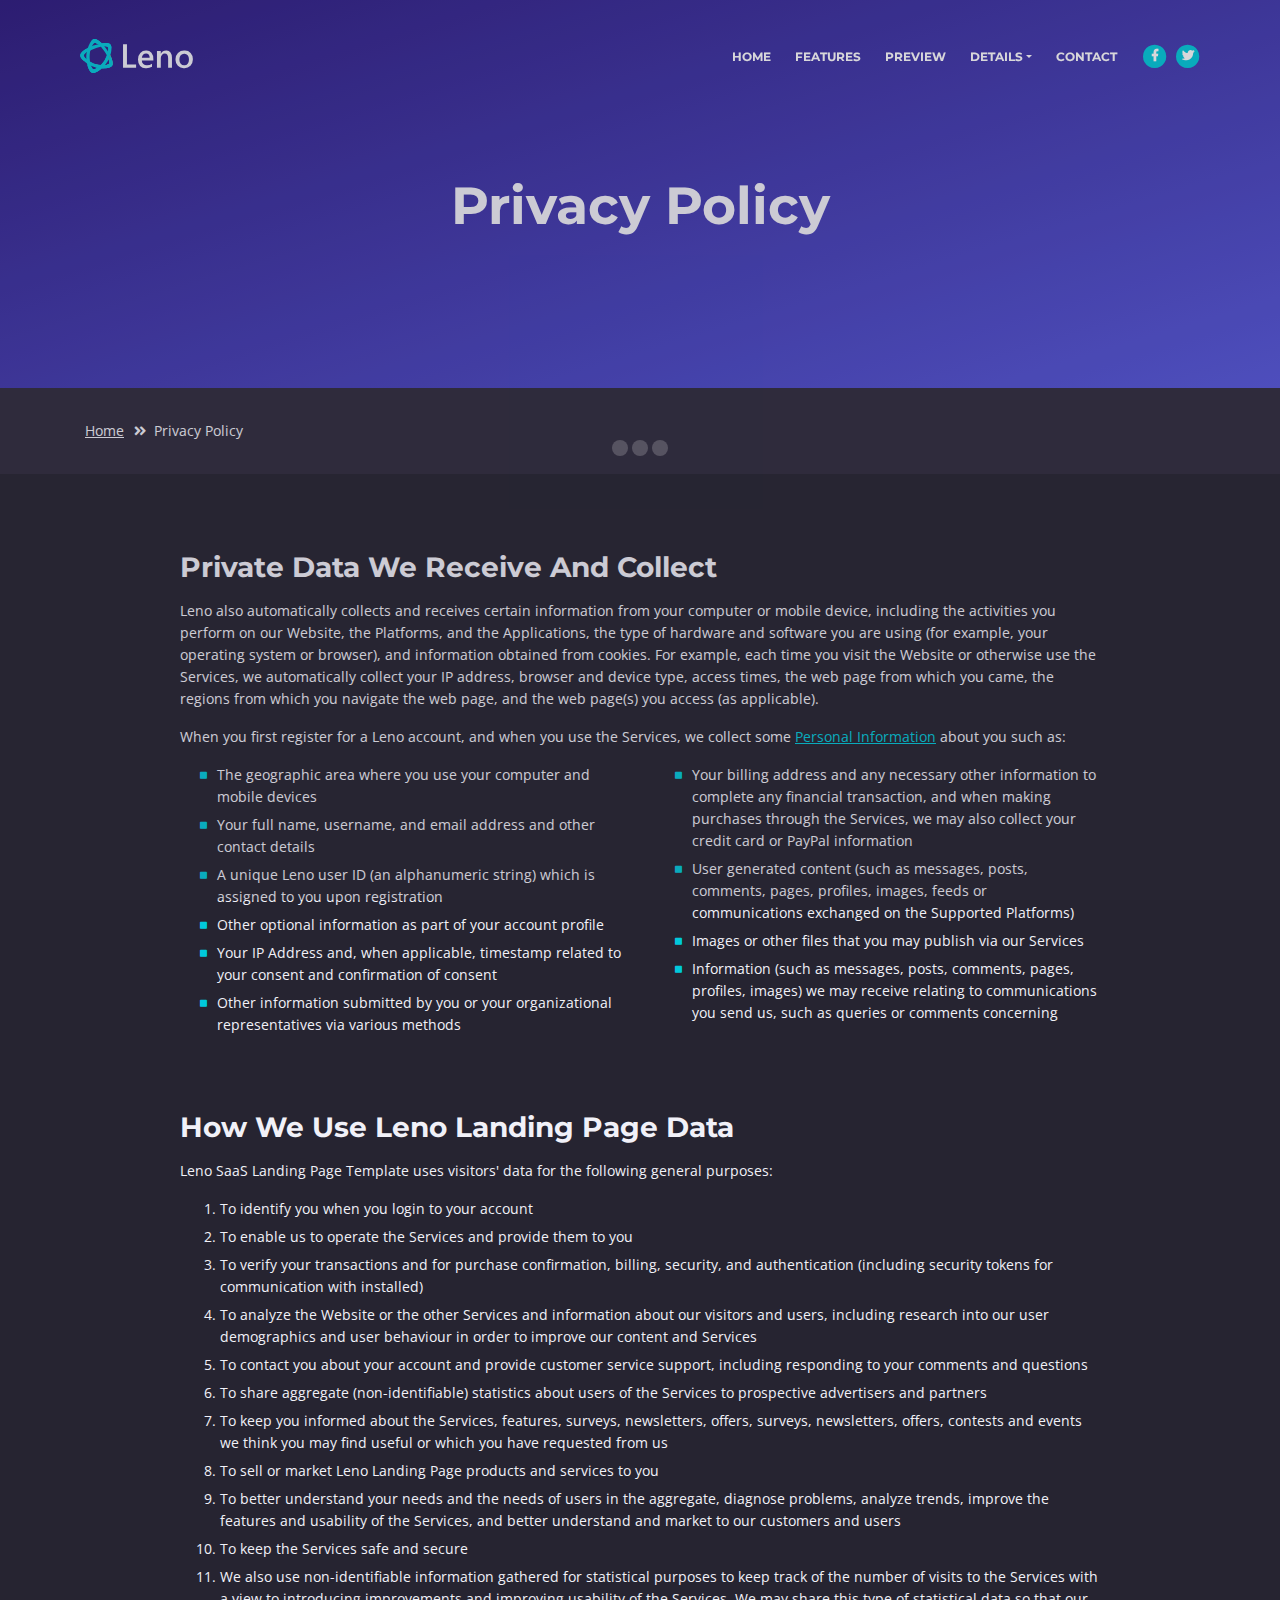
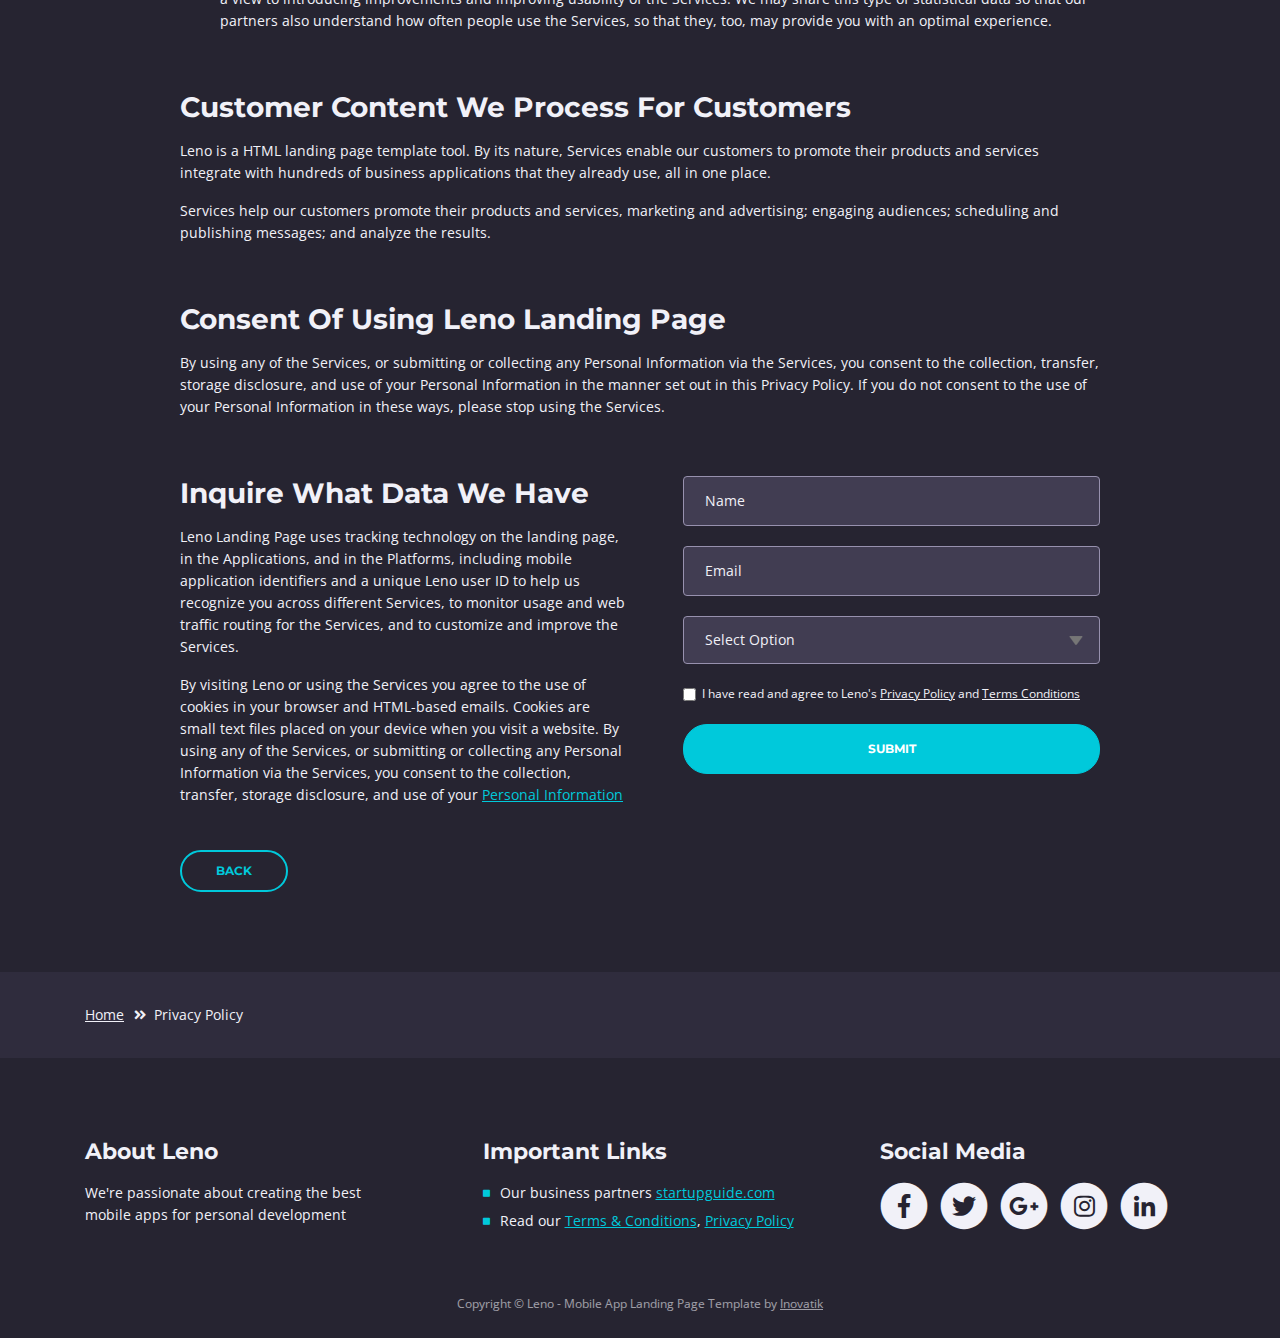
==== commit 2b6e95b6: "commit" ====
--- a/privacy-policy.html
+++ b/privacy-policy.html
@@ -30,7 +30,7 @@
     <link href="css/styles.css" rel="stylesheet">
 	
 	<!-- Favicon  -->
-    <link rel="icon" href="images/favicon.png">
+    <link rel="icon" href="images/favicon.webp">
 </head>
 <body data-spy="scroll" data-target=".fixed-top">
     
--- a/css/styles.css
+++ b/css/styles.css
@@ -305,7 +305,7 @@
 	-ms-appearance: none;
     -o-appearance: none;
     appearance: none;
-    background-image: url('../images/down-arrow.png');
+    background-image: url('../images/down-arrow.webp');
     background-position: 96% 50%;
     background-repeat: no-repeat;
     outline: none;
@@ -748,7 +748,7 @@
 /*    04. Header     */
 /*********************/
 .header {
-	background: linear-gradient(to bottom right, rgba(72, 72, 212, 0), rgba(241, 104, 104, 0)), url('../images/header-background.jpg') center center no-repeat;
+	background: linear-gradient(to bottom right, rgba(72, 72, 212, 0), rgba(241, 104, 104, 0)), url('../images/header-background.webp') center center no-repeat;
 	background-size: cover;
 }
 
@@ -994,7 +994,7 @@
 .basic-1 {
 	padding-top: 6.375rem;
 	padding-bottom: 6.875rem;
-	background: url('../images/video-background.jpg') center center no-repeat;
+	background: url('../images/video-background.webp') center center no-repeat;
 	background-size: cover; 
 }
 
@@ -1266,7 +1266,7 @@
 .basic-4 {
 	padding-top: 6.5rem;
 	padding-bottom: 6.75rem;
-	background: url('../images/download-background.jpg') center center no-repeat;
+	background: url('../images/download-background.webp') center center no-repeat;
 	background-size: cover; 
 }
 
@@ -1327,7 +1327,7 @@
 .form {
 	padding-top: 6.25rem;
 	padding-bottom: 5.625rem;
-	background: url('../images/contact-background.jpg') center bottom no-repeat;
+	background: url('../images/contact-background.webp') center bottom no-repeat;
 	background-size: cover; 
 }
 
@@ -1434,7 +1434,7 @@
 	width: 2.625rem;
 	height: 2.625rem;
 	border-radius: 1.875rem;
-	background: #00c9db url("../images/up-arrow.png") no-repeat center 47%;
+	background: #00c9db url("../images/up-arrow.webp") no-repeat center 47%;
 	background-size: 1.125rem 1.125rem;
 	text-indent: -9999px;
 }
